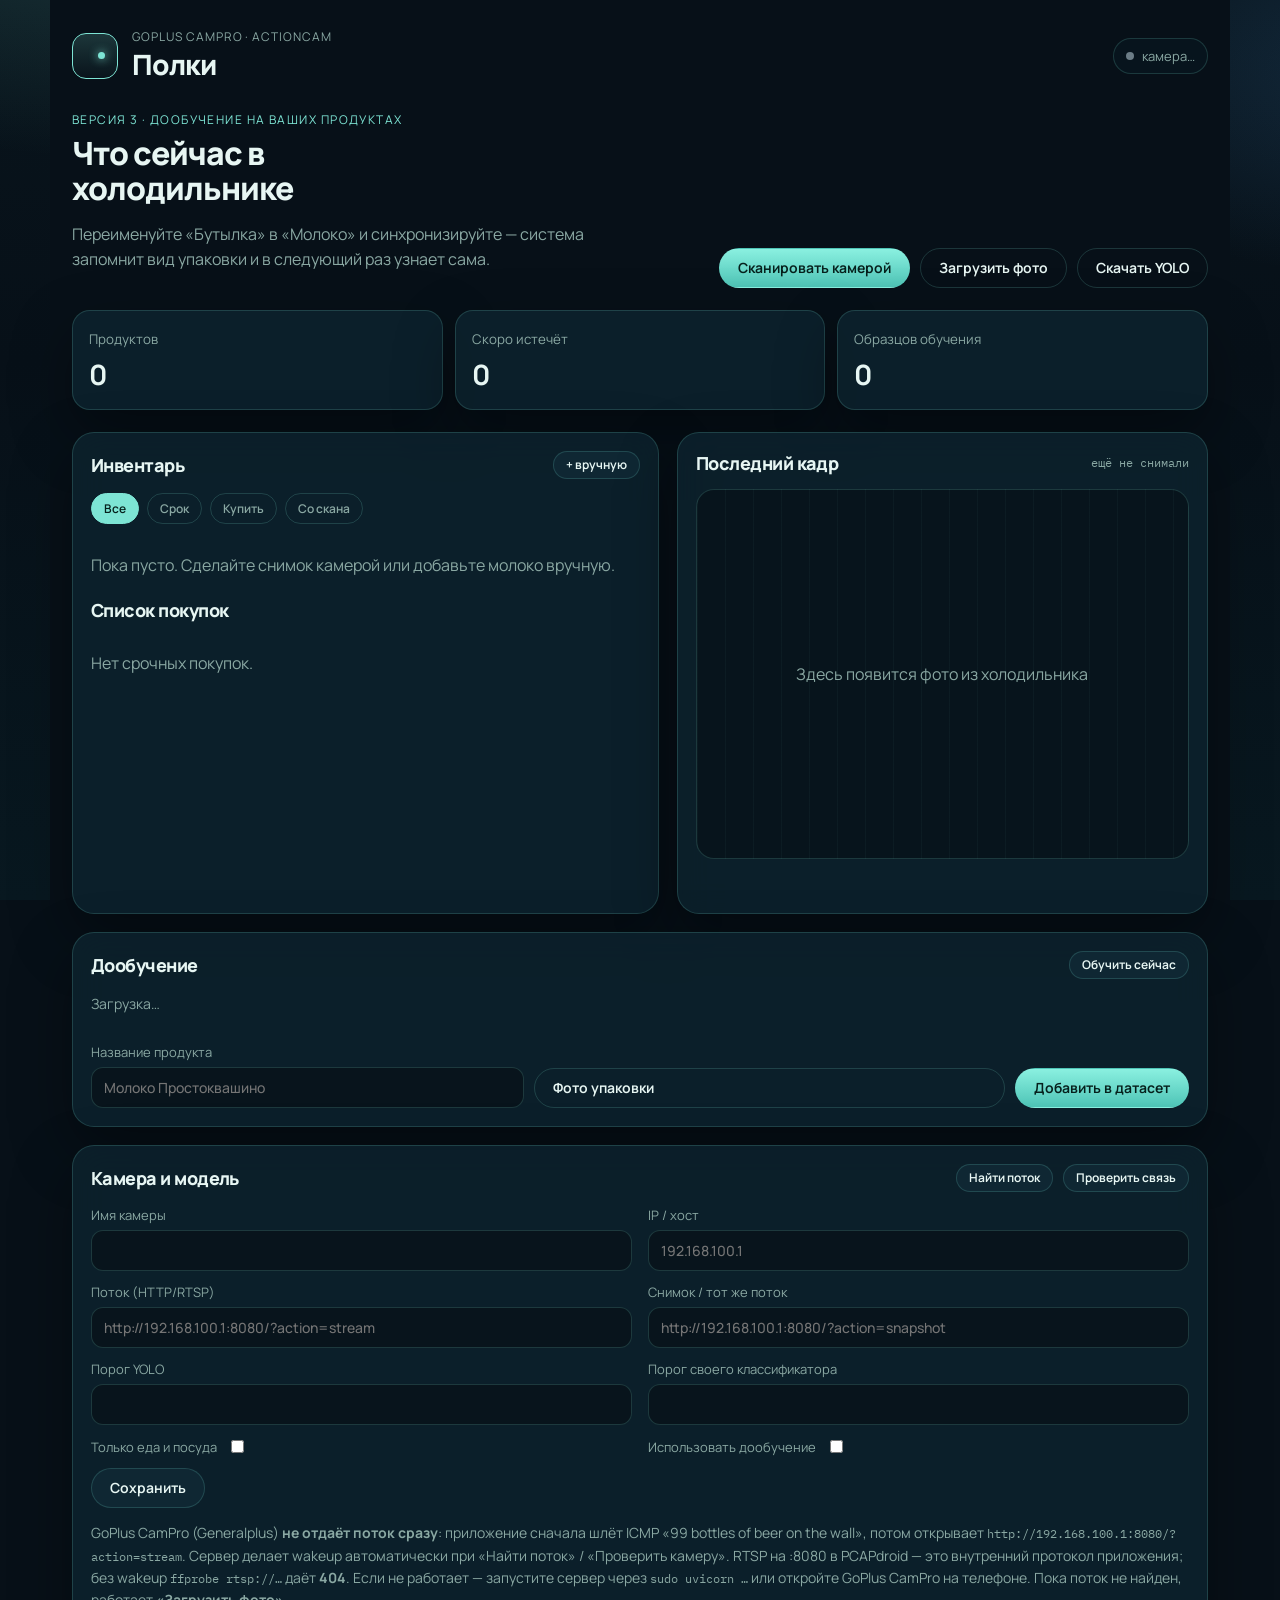
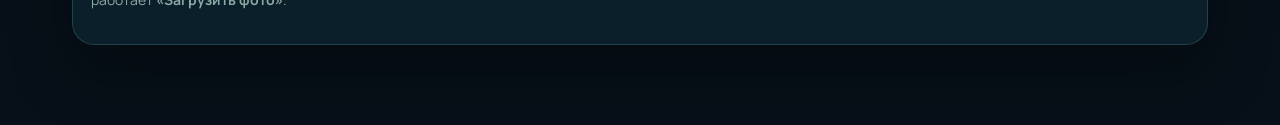
==== static/index.html @ e46db30d "Add Generalplus ICMP wakeup before camera stream capture GoPlus CamPro cameras require the magic ICM" ====
<!DOCTYPE html>
<html lang="ru">
<head>
  <meta charset="UTF-8">
  <meta name="viewport" content="width=device-width, initial-scale=1, viewport-fit=cover">
  <title>Полки — умный холодильник</title>
  <link rel="preconnect" href="https://fonts.googleapis.com">
  <link rel="preconnect" href="https://fonts.gstatic.com" crossorigin>
  <link href="https://fonts.googleapis.com/css2?family=Manrope:wght@400;500;600;700;800&family=IBM+Plex+Mono:wght@400;500&display=swap" rel="stylesheet">
  <link rel="stylesheet" href="/static/styles.css">
  <link rel="icon" href="data:image/svg+xml,%3Csvg xmlns='http://www.w3.org/2000/svg' viewBox='0 0 32 32'%3E%3Crect rx='6' width='32' height='32' fill='%23081a24'/%3E%3Cpath d='M10 6h12v20H10z' fill='none' stroke='%237de4d4' stroke-width='2'/%3E%3Ccircle cx='20' cy='16' r='1.4' fill='%237de4d4'/%3E%3C/svg%3E">
</head>
<body>
  <div class="frost"></div>
  <header class="top">
    <div class="brand">
      <span class="logo" aria-hidden="true"></span>
      <div>
        <p class="eyebrow">GoPlus CamPro · ActionCam</p>
        <h1>Полки</h1>
      </div>
    </div>
    <div class="cam-chip" id="camChip" data-state="unknown">
      <span class="led"></span>
      <span id="camChipText">камера…</span>
    </div>
  </header>

  <main>
    <section class="hero">
      <div>
        <p class="kicker">Версия 3 · дообучение на ваших продуктах</p>
        <h2>Что сейчас в холодильнике</h2>
        <p class="lead">Переименуйте «Бутылка» в «Молоко» и синхронизируйте — система запомнит вид упаковки и в следующий раз узнает сама.</p>
      </div>
      <div class="hero-actions">
        <button class="btn primary" id="scanBtn" type="button">Сканировать камерой</button>
        <label class="btn ghost" for="uploadInput">Загрузить фото</label>
        <input id="uploadInput" type="file" accept="image/*" hidden>
        <button class="btn ghost" id="modelBtn" type="button">Скачать YOLO</button>
      </div>
    </section>

    <section class="stats" id="stats">
      <article><small>Продуктов</small><strong id="statCount">0</strong></article>
      <article><small>Скоро истечёт</small><strong id="statSoon">0</strong></article>
      <article><small>Образцов обучения</small><strong id="statLearn">0</strong></article>
    </section>

    <div class="layout">
      <section class="panel" id="inventoryPanel">
        <div class="panel-head">
          <h3>Инвентарь</h3>
          <button class="btn tiny" id="addBtn" type="button">+ вручную</button>
        </div>
        <div class="filters">
          <button class="chip on" data-filter="all" type="button">Все</button>
          <button class="chip" data-filter="soon" type="button">Срок</button>
          <button class="chip" data-filter="shop" type="button">Купить</button>
          <button class="chip" data-filter="scan" type="button">Со скана</button>
        </div>
        <div id="itemList" class="cards"></div>
        <p class="empty" id="emptyState">Пока пусто. Сделайте снимок камерой или добавьте молоко вручную.</p>
        <div class="panel-head sub">
          <h3>Список покупок</h3>
        </div>
        <div id="shopList" class="cards"></div>
        <p class="empty" id="shopEmpty">Нет срочных покупок.</p>
      </section>

      <section class="panel preview-panel">
        <div class="panel-head">
          <h3>Последний кадр</h3>
          <span class="mono" id="scanMeta">ещё не снимали</span>
        </div>
        <div class="stage" id="stage">
          <img id="scanImage" alt="Снимок холодильника">
          <svg id="boxes" viewBox="0 0 1 1" preserveAspectRatio="none"></svg>
          <p class="stage-hint" id="stageHint">Здесь появится фото из холодильника</p>
        </div>
        <p class="detect-note" id="detectNote" hidden></p>
        <div class="sync-summary" id="syncSummary" hidden></div>
        <div id="detectionList" class="dets"></div>
        <div id="removedList" class="dets"></div>
        <button class="btn primary wide" id="confirmBtn" type="button" hidden>Синхронизировать полки</button>
      </section>
    </div>
  </main>

  <section class="panel learn" id="learn">
    <div class="panel-head">
      <h3>Дообучение</h3>
      <button class="btn tiny" id="trainBtn" type="button">Обучить сейчас</button>
    </div>
    <p class="help" id="learnStatus">Загрузка…</p>
    <div id="learnLabels" class="cards"></div>
    <form id="learnForm" class="learn-form">
      <label>Название продукта
        <input name="label" placeholder="Молоко Простоквашино" required maxlength="120">
      </label>
      <label class="btn ghost" for="learnFile">Фото упаковки</label>
      <input id="learnFile" name="file" type="file" accept="image/*" required hidden>
      <button class="btn primary" type="submit">Добавить в датасет</button>
    </form>
  </section>

  <section class="panel settings" id="settings">
    <div class="panel-head">
      <h3>Камера и модель</h3>
      <div class="hero-actions">
        <button class="btn tiny" id="discoverBtn" type="button">Найти поток</button>
        <button class="btn tiny" id="probeBtn" type="button">Проверить связь</button>
      </div>
    </div>
    <form id="settingsForm" class="grid-form">
      <label>Имя камеры
        <input name="camera_name" autocomplete="off">
      </label>
      <label>IP / хост
        <input name="camera_host" placeholder="192.168.100.1">
      </label>
      <label>Поток (HTTP/RTSP)
        <input name="stream_url" placeholder="http://192.168.100.1:8080/?action=stream">
      </label>
      <label>Снимок / тот же поток
        <input name="snapshot_url" placeholder="http://192.168.100.1:8080/?action=snapshot">
      </label>
      <label>Порог YOLO
        <input name="confidence" type="number" min="0.05" max="0.95" step="0.05">
      </label>
      <label>Порог своего классификатора
        <input name="custom_threshold" type="number" min="0.5" max="0.98" step="0.01">
      </label>
      <label class="check">Только еда и посуда
        <input name="food_only" type="checkbox">
      </label>
      <label class="check">Использовать дообучение
        <input name="use_custom" type="checkbox">
      </label>
      <div class="form-actions">
        <button class="btn" type="submit">Сохранить</button>
      </div>
    </form>
    <p class="help">
      GoPlus CamPro (Generalplus) <strong>не отдаёт поток сразу</strong>: приложение сначала шлёт
      ICMP «99 bottles of beer on the wall», потом открывает
      <span class="mono">http://192.168.100.1:8080/?action=stream</span>.
      Сервер делает wakeup автоматически при «Найти поток» / «Проверить камеру».
      RTSP на :8080 в PCAPdroid — это внутренний протокол приложения; без wakeup
      <span class="mono">ffprobe rtsp://…</span> даёт <strong>404</strong>.
      Если не работает — запустите сервер через <span class="mono">sudo uvicorn …</span>
      или откройте GoPlus CamPro на телефоне. Пока поток не найден, работает
      <strong>«Загрузить фото»</strong>.
    </p>
  </section>

  <dialog id="itemDialog">
    <form method="dialog" id="itemForm">
      <h3 id="dialogTitle">Новый продукт</h3>
      <input type="hidden" name="id">
      <label>Название <input name="name" required maxlength="120"></label>
      <div class="row">
        <label>Кол-во <input name="quantity" type="number" min="0.1" step="0.1" value="1"></label>
        <label>Ед. <input name="unit" value="шт"></label>
      </div>
      <label>Категория
        <select name="category">
          <option value="молочка">Молочка</option>
          <option value="овощи">Овощи</option>
          <option value="фрукты">Фрукты</option>
          <option value="мясо">Мясо</option>
          <option value="напитки">Напитки</option>
          <option value="скан">Со скана</option>
          <option value="другое" selected>Другое</option>
        </select>
      </label>
      <label>Срок годности <input name="expires_on" type="date"></label>
      <label>Заметка <input name="notes" maxlength="200"></label>
      <menu>
        <button class="btn ghost" value="cancel" type="submit">Отмена</button>
        <button class="btn primary" id="saveItemBtn" value="default" type="submit">Сохранить</button>
      </menu>
    </form>
  </dialog>

  <div id="toast" role="status"></div>
  <script src="/static/app.js"></script>
</body>
</html>
---- static/styles.css ----
:root {
  --bg: #071018;
  --bg-2: #0c1c26;
  --panel: rgba(14, 36, 48, 0.78);
  --line: rgba(125, 228, 212, 0.18);
  --text: #e7f6f3;
  --muted: #8aa8a3;
  --ice: #7de4d4;
  --ice-dim: #2a8f86;
  --warn: #e8b15a;
  --bad: #ef7a6a;
  --ok: #7de4d4;
  --shadow: 0 24px 60px rgba(0, 0, 0, 0.35);
  --radius: 22px;
}

* { box-sizing: border-box; }

html, body {
  margin: 0;
  min-height: 100%;
  background: var(--bg);
  color: var(--text);
  font-family: Manrope, ui-sans-serif, system-ui, sans-serif;
}

body {
  padding: 28px 22px 80px;
  max-width: 1180px;
  margin: 0 auto;
}

.frost {
  position: fixed;
  inset: 0;
  pointer-events: none;
  background:
    radial-gradient(900px 420px at 12% -10%, rgba(125, 228, 212, 0.16), transparent 60%),
    radial-gradient(700px 380px at 110% 8%, rgba(72, 145, 214, 0.18), transparent 55%),
    linear-gradient(180deg, #08141c 0%, #071018 40%, #081820 100%);
  z-index: -1;
}

.top {
  display: flex;
  align-items: center;
  justify-content: space-between;
  gap: 16px;
  margin-bottom: 28px;
}

.brand {
  display: flex;
  gap: 14px;
  align-items: center;
}

.logo {
  width: 46px;
  height: 46px;
  border-radius: 14px;
  border: 1.5px solid var(--ice);
  background:
    linear-gradient(180deg, rgba(125, 228, 212, 0.18), rgba(125, 228, 212, 0.02));
  position: relative;
}

.logo::after {
  content: "";
  position: absolute;
  right: 12px;
  top: 18px;
  width: 7px;
  height: 7px;
  border-radius: 50%;
  background: var(--ice);
  box-shadow: 0 0 10px var(--ice);
}

.eyebrow {
  margin: 0;
  color: var(--muted);
  font-size: 12px;
  letter-spacing: 0.08em;
  text-transform: uppercase;
}

h1, h2, h3 { margin: 0; font-weight: 800; letter-spacing: -0.03em; }
h1 { font-size: 28px; }
h2 { font-size: 32px; line-height: 1.1; max-width: 16ch; }
h3 { font-size: 18px; }

.cam-chip {
  display: flex;
  align-items: center;
  gap: 8px;
  padding: 8px 12px;
  border-radius: 999px;
  border: 1px solid var(--line);
  background: rgba(8, 24, 32, 0.7);
  font-size: 13px;
  color: var(--muted);
}

.led {
  width: 8px;
  height: 8px;
  border-radius: 50%;
  background: #6b7c86;
}

.cam-chip[data-state="online"] .led { background: var(--ok); box-shadow: 0 0 10px var(--ok); }
.cam-chip[data-state="offline"] .led { background: var(--bad); }

.hero {
  display: flex;
  justify-content: space-between;
  gap: 24px;
  align-items: flex-end;
  margin-bottom: 22px;
}

.kicker {
  color: var(--ice);
  font-size: 12px;
  letter-spacing: 0.12em;
  text-transform: uppercase;
  margin: 0 0 8px;
}

.lead {
  color: var(--muted);
  max-width: 52ch;
  line-height: 1.55;
}

.hero-actions, .form-actions, menu {
  display: flex;
  gap: 10px;
  flex-wrap: wrap;
}

.btn {
  appearance: none;
  border: 1px solid var(--line);
  background: rgba(16, 42, 54, 0.9);
  color: var(--text);
  border-radius: 999px;
  padding: 12px 18px;
  font: 650 14px/1 Manrope, sans-serif;
  cursor: pointer;
}

.btn.primary {
  background: linear-gradient(180deg, #8af0e0, #4ec4b6);
  color: #06201c;
  border-color: transparent;
}

.btn.ghost { background: transparent; }
.btn.tiny { padding: 7px 12px; font-size: 12px; }
.btn.wide { width: 100%; margin-top: 12px; }
.btn:disabled { opacity: 0.55; cursor: wait; }

.stats {
  display: grid;
  grid-template-columns: repeat(3, 1fr);
  gap: 12px;
  margin-bottom: 22px;
}

.stats article {
  background: var(--panel);
  border: 1px solid var(--line);
  border-radius: 18px;
  padding: 16px;
  box-shadow: var(--shadow);
}

.stats small { color: var(--muted); }
.stats strong { display: block; font-size: 28px; margin-top: 6px; }

.layout {
  display: grid;
  grid-template-columns: 1.05fr 0.95fr;
  gap: 18px;
}

.panel {
  background: var(--panel);
  border: 1px solid var(--line);
  border-radius: var(--radius);
  padding: 18px;
  box-shadow: var(--shadow);
  backdrop-filter: blur(16px);
}

.panel-head {
  display: flex;
  justify-content: space-between;
  align-items: center;
  gap: 12px;
  margin-bottom: 14px;
}

.filters { display: flex; gap: 8px; margin-bottom: 14px; }

.chip {
  border: 1px solid var(--line);
  background: transparent;
  color: var(--muted);
  border-radius: 999px;
  padding: 6px 12px;
  cursor: pointer;
  font: 600 12px Manrope, sans-serif;
}

.chip.on { color: #06201c; background: var(--ice); border-color: var(--ice); }

.cards { display: grid; gap: 10px; }

.card {
  display: grid;
  grid-template-columns: 1fr auto;
  gap: 8px;
  padding: 12px 14px;
  border-radius: 16px;
  border: 1px solid rgba(255,255,255,0.06);
  background: rgba(6, 18, 24, 0.45);
}

.card h4 { margin: 0 0 4px; font-size: 16px; }
.card p { margin: 0; color: var(--muted); font-size: 13px; }
.card .tag { font-size: 11px; color: var(--ice); text-transform: uppercase; letter-spacing: 0.08em; }
.card.soon { border-color: rgba(232, 177, 90, 0.45); }
.card.expired { border-color: rgba(239, 122, 106, 0.55); }
.card .when { font-family: "IBM Plex Mono", monospace; font-size: 12px; }
.card .when.bad { color: var(--bad); }
.card .when.warn { color: var(--warn); }

.card-actions { display: flex; flex-direction: column; gap: 6px; }
.icon-btn {
  border: 0;
  background: transparent;
  color: var(--muted);
  cursor: pointer;
  font-size: 12px;
}

.empty { color: var(--muted); }

.stage {
  position: relative;
  aspect-ratio: 4 / 3;
  border-radius: 18px;
  overflow: hidden;
  background:
    repeating-linear-gradient(90deg, rgba(125,228,212,0.04) 0 1px, transparent 1px 28px),
    #07141c;
  border: 1px solid var(--line);
}

.stage img {
  width: 100%;
  height: 100%;
  object-fit: contain;
  display: none;
}

.stage.has-image img { display: block; }
.stage.has-image .stage-hint { display: none; }

.stage svg {
  position: absolute;
  inset: 0;
  width: 100%;
  height: 100%;
  pointer-events: none;
}

.stage-hint {
  position: absolute;
  inset: 0;
  display: grid;
  place-items: center;
  color: var(--muted);
  margin: 0;
  padding: 20px;
  text-align: center;
}

.dets { display: grid; gap: 8px; margin-top: 12px; }

.mono { font-family: "IBM Plex Mono", ui-monospace, monospace; font-size: 12px; color: var(--muted); }

.learn { margin-top: 18px; }

.learn-form {
  display: flex;
  flex-wrap: wrap;
  gap: 10px;
  align-items: end;
  margin-top: 14px;
}

.learn-form label { min-width: 180px; flex: 1; }

.settings { margin-top: 18px; }

.grid-form {
  display: grid;
  grid-template-columns: 1fr 1fr;
  gap: 12px 16px;
}

label {
  display: grid;
  gap: 6px;
  font-size: 13px;
  color: var(--muted);
}

input, select {
  width: 100%;
  border-radius: 12px;
  border: 1px solid var(--line);
  background: #08141c;
  color: var(--text);
  padding: 10px 12px;
  font: 500 14px Manrope, sans-serif;
}

.check {
  display: flex;
  align-items: center;
  gap: 10px;
}

.check input { width: auto; }

.help {
  color: var(--muted);
  line-height: 1.6;
  font-size: 14px;
}

.detect-note {
  color: var(--warn);
  font-size: 13px;
}

.sync-summary {
  display: flex;
  flex-wrap: wrap;
  gap: 8px;
  margin: 12px 0 4px;
}

.pill {
  border-radius: 999px;
  padding: 6px 10px;
  font-size: 12px;
  font-weight: 700;
  border: 1px solid var(--line);
}

.pill.keep { color: var(--ice); }
.pill.add { color: #9be7ff; }
.pill.rem { color: var(--bad); }

.subhead {
  margin: 14px 0 8px;
  color: var(--muted);
  font-size: 13px;
}

.panel-head.sub { margin-top: 22px; }

.det {
  display: grid;
  grid-template-columns: auto 1fr auto;
  gap: 10px;
  align-items: start;
  padding: 8px 10px;
  border-radius: 12px;
  background: rgba(6, 18, 24, 0.4);
}

.det input[type="text"],
.det input[type="date"] {
  width: 100%;
  background: transparent;
  border: 0;
  color: var(--text);
  font: 600 14px Manrope, sans-serif;
}

.det input[type="date"] {
  margin-top: 4px;
  color: var(--muted);
  font-weight: 500;
  font-size: 12px;
  font-family: "IBM Plex Mono", monospace;
}

.subtle { opacity: 0.8; margin-top: 2px; }
.rem-det { border: 1px solid rgba(239, 122, 106, 0.35); }

dialog {
  border: 1px solid var(--line);
  border-radius: 20px;
  background: #0d1e28;
  color: var(--text);
  padding: 20px;
  width: min(420px, 92vw);
}

dialog::backdrop { background: rgba(3, 8, 12, 0.72); }
dialog .row { display: grid; grid-template-columns: 1fr 1fr; gap: 10px; }
dialog menu { padding: 0; margin: 16px 0 0; justify-content: flex-end; }

#toast {
  position: fixed;
  left: 50%;
  bottom: 24px;
  transform: translateX(-50%) translateY(20px);
  background: #12323a;
  color: var(--text);
  border: 1px solid var(--ice);
  padding: 12px 16px;
  border-radius: 14px;
  opacity: 0;
  pointer-events: none;
  transition: 0.25s ease;
  max-width: min(520px, 92vw);
}

#toast.show {
  opacity: 1;
  transform: translateX(-50%) translateY(0);
}

@media (max-width: 860px) {
  body { padding: 18px 14px 70px; }
  .hero, .layout, .grid-form { grid-template-columns: 1fr; display: grid; }
  .hero { align-items: start; }
  h2 { font-size: 26px; }
}
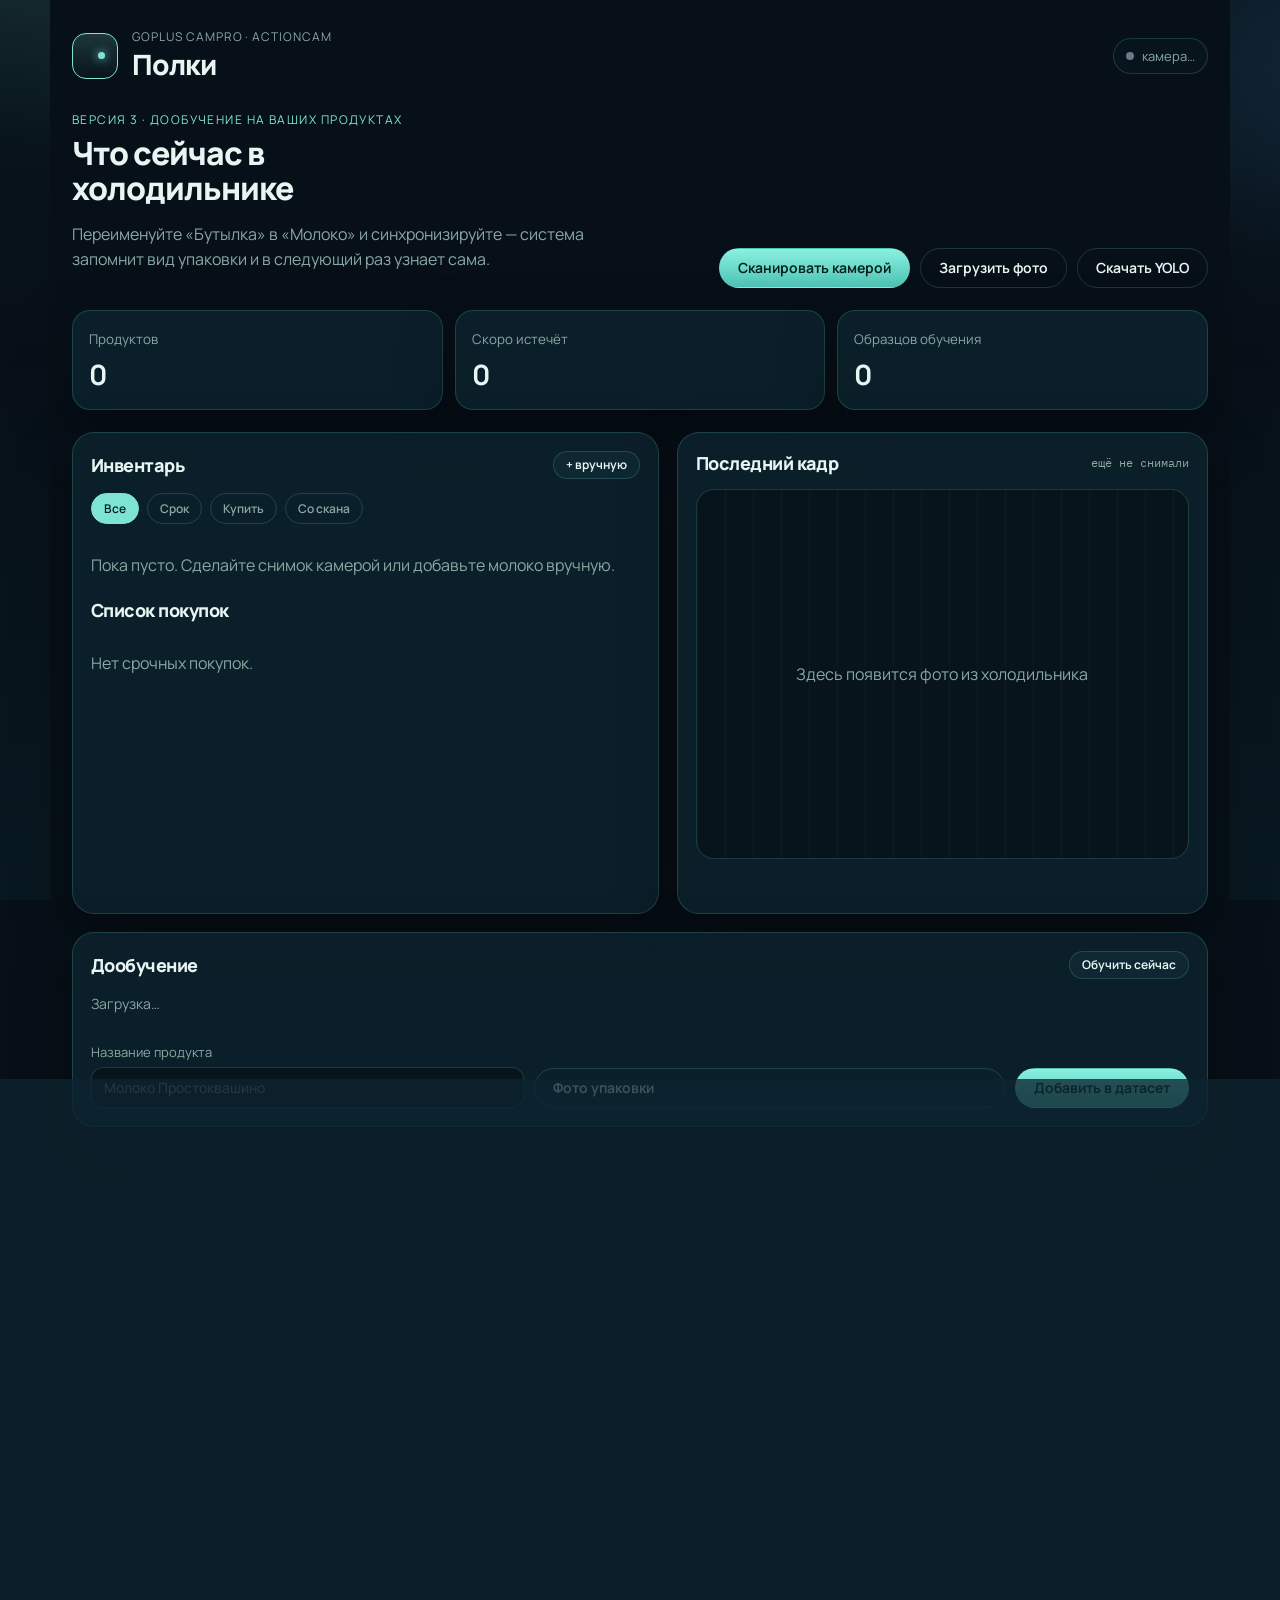
==== commit 81fd487e: "Start GoPlus preview via TCP control port 6666 Regular ping does not activate MJPEG. Implement libip" ====
--- a/static/index.html
+++ b/static/index.html
@@ -142,15 +142,15 @@
       </div>
     </form>
     <p class="help">
-      GoPlus CamPro (Generalplus) <strong>не отдаёт поток сразу</strong>: приложение сначала шлёт
-      ICMP «99 bottles of beer on the wall», потом открывает
+      GoPlus CamPro не отдаёт MJPEG «с холодного старта». Сначала нужен
+      <strong>TCP login на :6666</strong> (<span class="mono">admin / 12345</span>) и команда preview —
+      как в приложении. Сервер делает это при «Найти поток» / «Проверить камеру».
+      Обычный <span class="mono">ping</span> не помогает. Проверка в терминале:
+      <span class="mono">nc -zv 192.168.100.1 6666</span>, затем
+      <span class="mono">python -m fridge.goplus 192.168.100.1</span>.
+      Закройте GoPlus CamPro на телефоне, если порт занят. Поток:
       <span class="mono">http://192.168.100.1:8080/?action=stream</span>.
-      Сервер делает wakeup автоматически при «Найти поток» / «Проверить камеру».
-      RTSP на :8080 в PCAPdroid — это внутренний протокол приложения; без wakeup
-      <span class="mono">ffprobe rtsp://…</span> даёт <strong>404</strong>.
-      Если не работает — запустите сервер через <span class="mono">sudo uvicorn …</span>
-      или откройте GoPlus CamPro на телефоне. Пока поток не найден, работает
-      <strong>«Загрузить фото»</strong>.
+      Пока не работает — <strong>«Загрузить фото»</strong>.
     </p>
   </section>
 
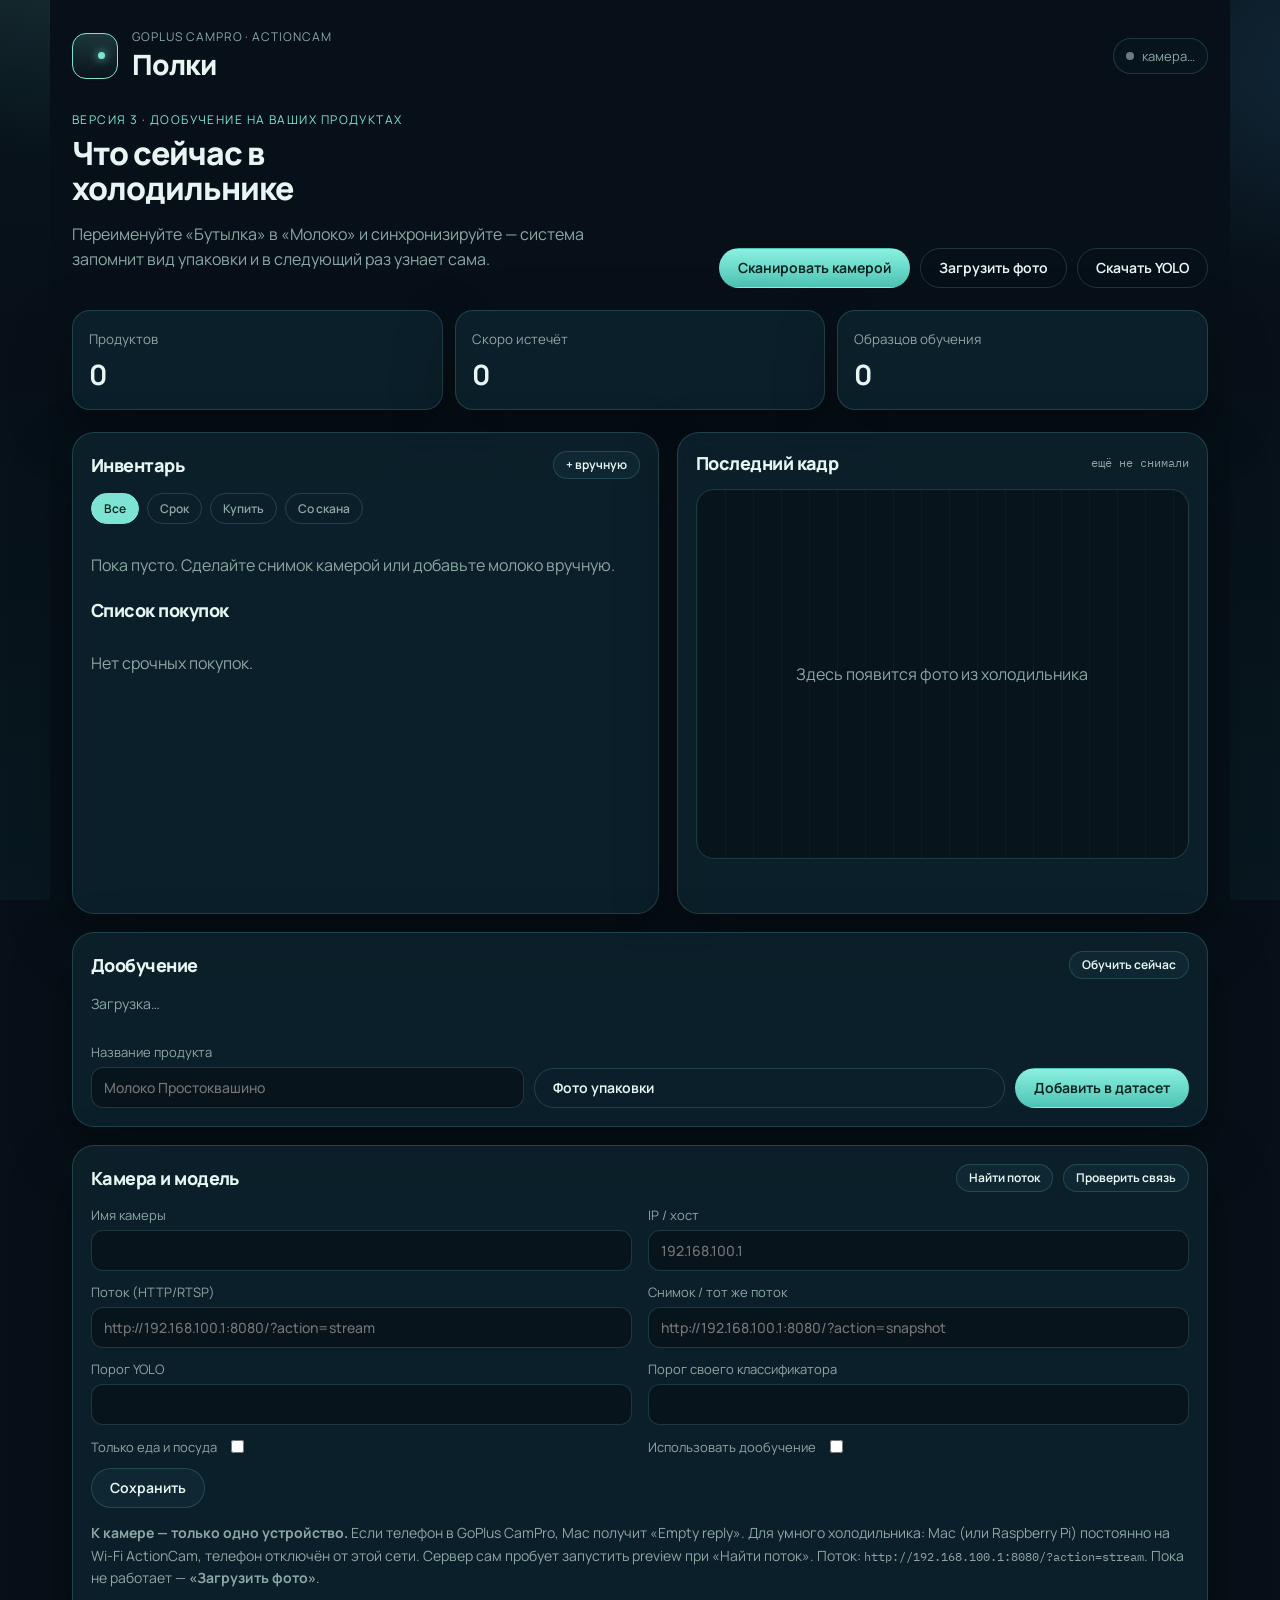
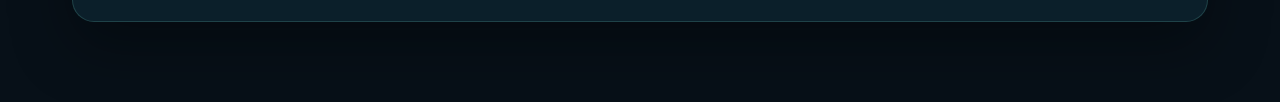
==== commit 4f792d7b: "Document single-client ActionCam Wi-Fi constraint Camera accepts only one connected device; update d" ====
--- a/static/index.html
+++ b/static/index.html
@@ -142,13 +142,10 @@
       </div>
     </form>
     <p class="help">
-      GoPlus CamPro не отдаёт MJPEG «с холодного старта». Сначала нужен
-      <strong>TCP login на :6666</strong> (<span class="mono">admin / 12345</span>) и команда preview —
-      как в приложении. Сервер делает это при «Найти поток» / «Проверить камеру».
-      Обычный <span class="mono">ping</span> не помогает. Проверка в терминале:
-      <span class="mono">nc -zv 192.168.100.1 6666</span>, затем
-      <span class="mono">python -m fridge.goplus 192.168.100.1</span>.
-      Закройте GoPlus CamPro на телефоне, если порт занят. Поток:
+      <strong>К камере — только одно устройство.</strong> Если телефон в GoPlus CamPro,
+      Mac получит «Empty reply». Для умного холодильника: Mac (или Raspberry Pi) постоянно
+      на Wi‑Fi ActionCam, телефон отключён от этой сети. Сервер сам пробует запустить preview
+      при «Найти поток». Поток:
       <span class="mono">http://192.168.100.1:8080/?action=stream</span>.
       Пока не работает — <strong>«Загрузить фото»</strong>.
     </p>
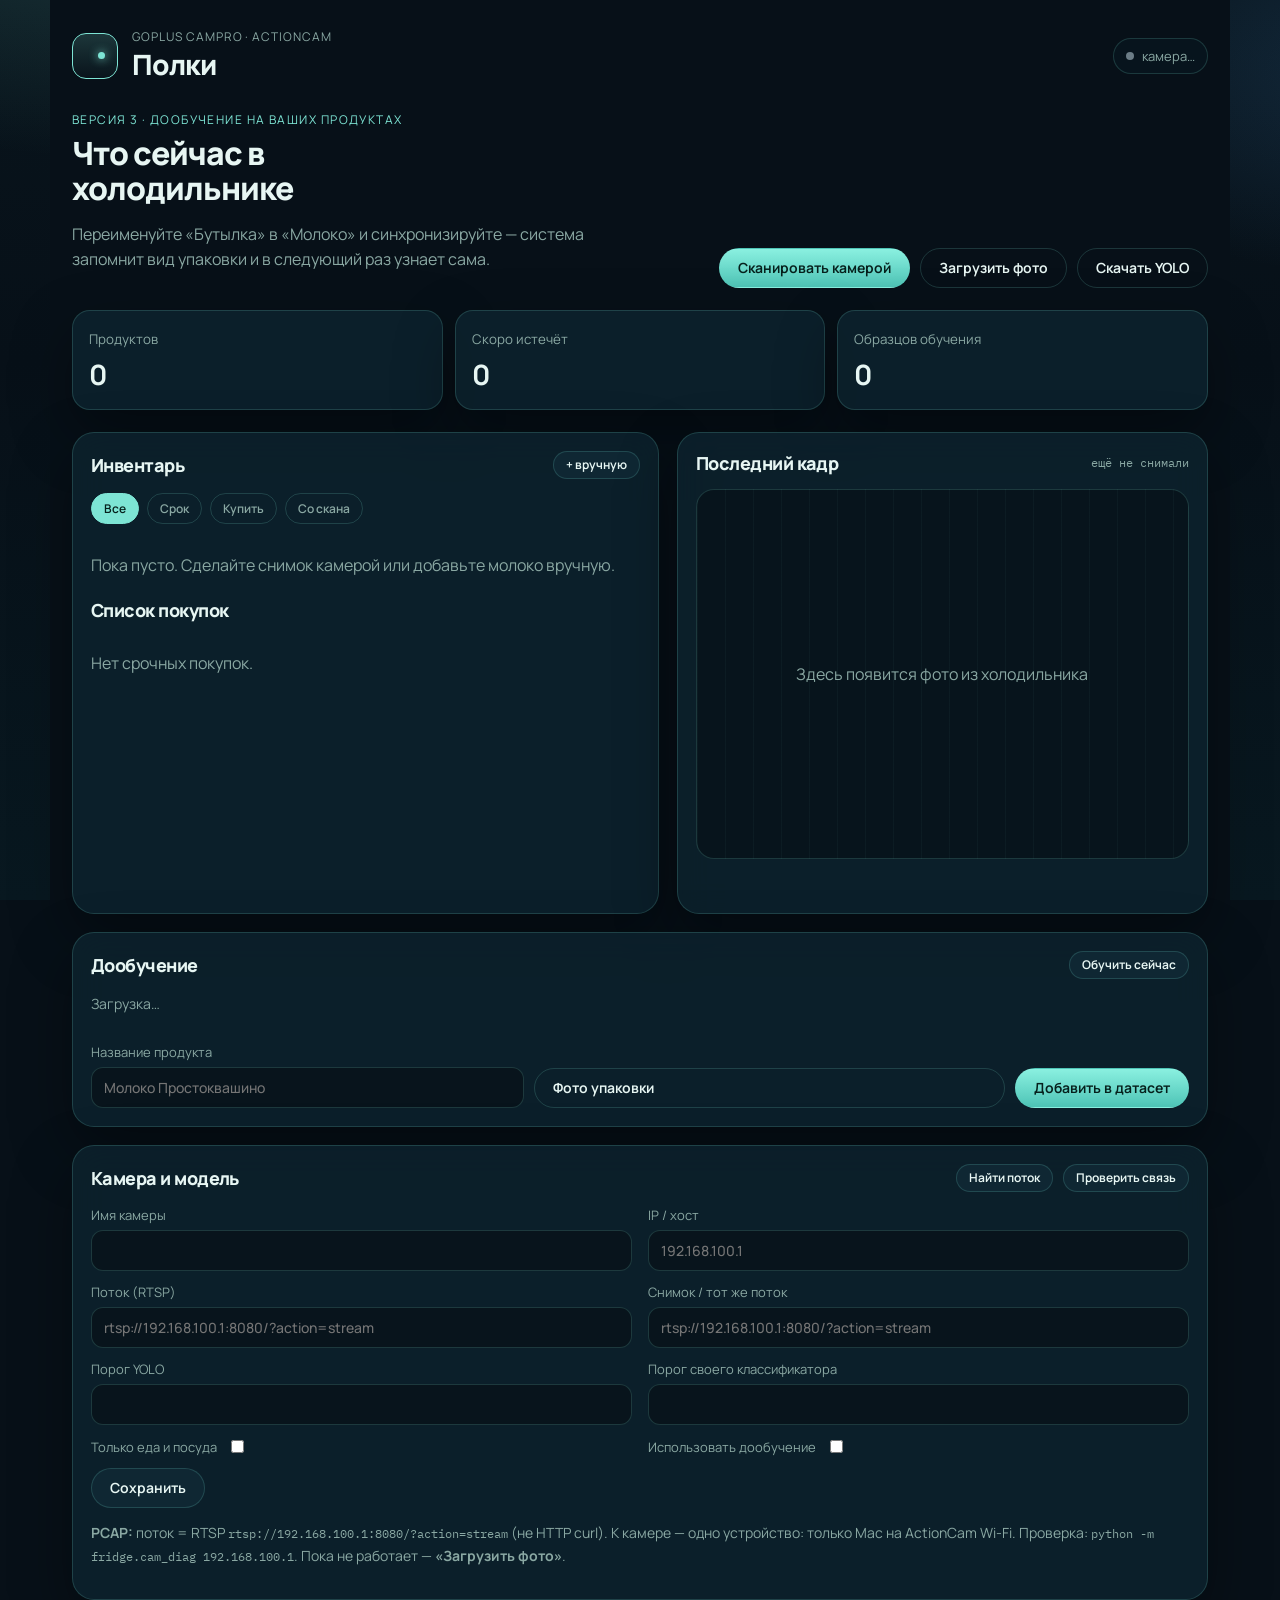
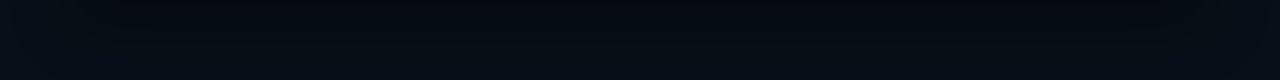
==== commit a5c997ff: "Use RTSP action=stream URL from PCAP for GoPlus CamPro capture PCAP shows OPTIONS/DESCRIBE/SETUP/PLA" ====
--- a/static/index.html
+++ b/static/index.html
@@ -119,11 +119,11 @@
       <label>IP / хост
         <input name="camera_host" placeholder="192.168.100.1">
       </label>
-      <label>Поток (HTTP/RTSP)
-        <input name="stream_url" placeholder="http://192.168.100.1:8080/?action=stream">
+      <label>Поток (RTSP)
+        <input name="stream_url" placeholder="rtsp://192.168.100.1:8080/?action=stream">
       </label>
       <label>Снимок / тот же поток
-        <input name="snapshot_url" placeholder="http://192.168.100.1:8080/?action=snapshot">
+        <input name="snapshot_url" placeholder="rtsp://192.168.100.1:8080/?action=stream">
       </label>
       <label>Порог YOLO
         <input name="confidence" type="number" min="0.05" max="0.95" step="0.05">
@@ -142,11 +142,10 @@
       </div>
     </form>
     <p class="help">
-      <strong>К камере — только одно устройство.</strong> Если телефон в GoPlus CamPro,
-      Mac получит «Empty reply». Для умного холодильника: Mac (или Raspberry Pi) постоянно
-      на Wi‑Fi ActionCam, телефон отключён от этой сети. Сервер сам пробует запустить preview
-      при «Найти поток». Поток:
-      <span class="mono">http://192.168.100.1:8080/?action=stream</span>.
+      <strong>PCAP:</strong> поток = RTSP
+      <span class="mono">rtsp://192.168.100.1:8080/?action=stream</span>
+      (не HTTP curl). К камере — одно устройство: только Mac на ActionCam Wi‑Fi.
+      Проверка: <span class="mono">python -m fridge.cam_diag 192.168.100.1</span>.
       Пока не работает — <strong>«Загрузить фото»</strong>.
     </p>
   </section>
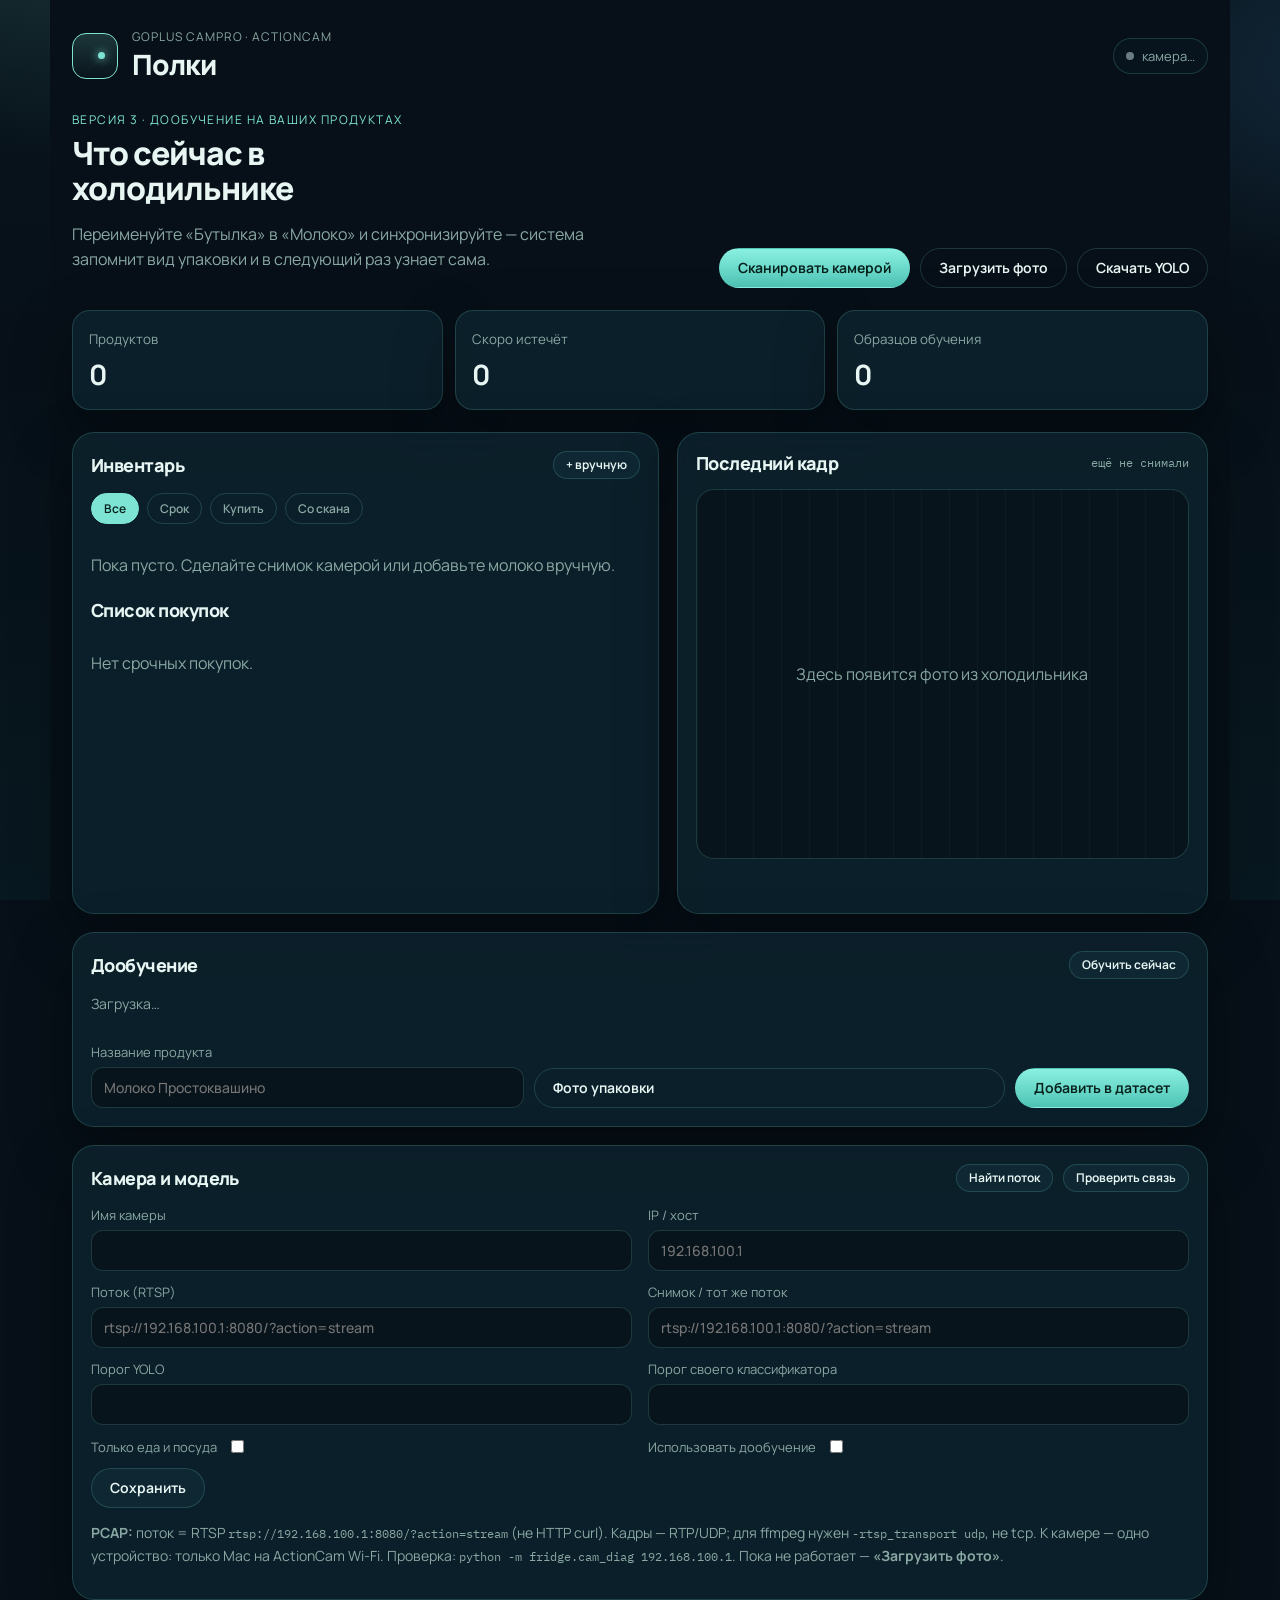
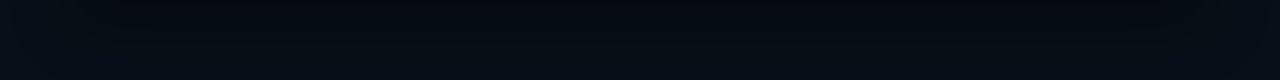
==== commit 8690f35c: "Prefer UDP for GoPlus RTSP frame capture ffprobe works over TCP because DESCRIBE/SDP is enough, but " ====
--- a/static/index.html
+++ b/static/index.html
@@ -144,7 +144,9 @@
     <p class="help">
       <strong>PCAP:</strong> поток = RTSP
       <span class="mono">rtsp://192.168.100.1:8080/?action=stream</span>
-      (не HTTP curl). К камере — одно устройство: только Mac на ActionCam Wi‑Fi.
+      (не HTTP curl). Кадры — RTP/UDP; для ffmpeg нужен
+      <span class="mono">-rtsp_transport udp</span>, не tcp.
+      К камере — одно устройство: только Mac на ActionCam Wi‑Fi.
       Проверка: <span class="mono">python -m fridge.cam_diag 192.168.100.1</span>.
       Пока не работает — <strong>«Загрузить фото»</strong>.
     </p>
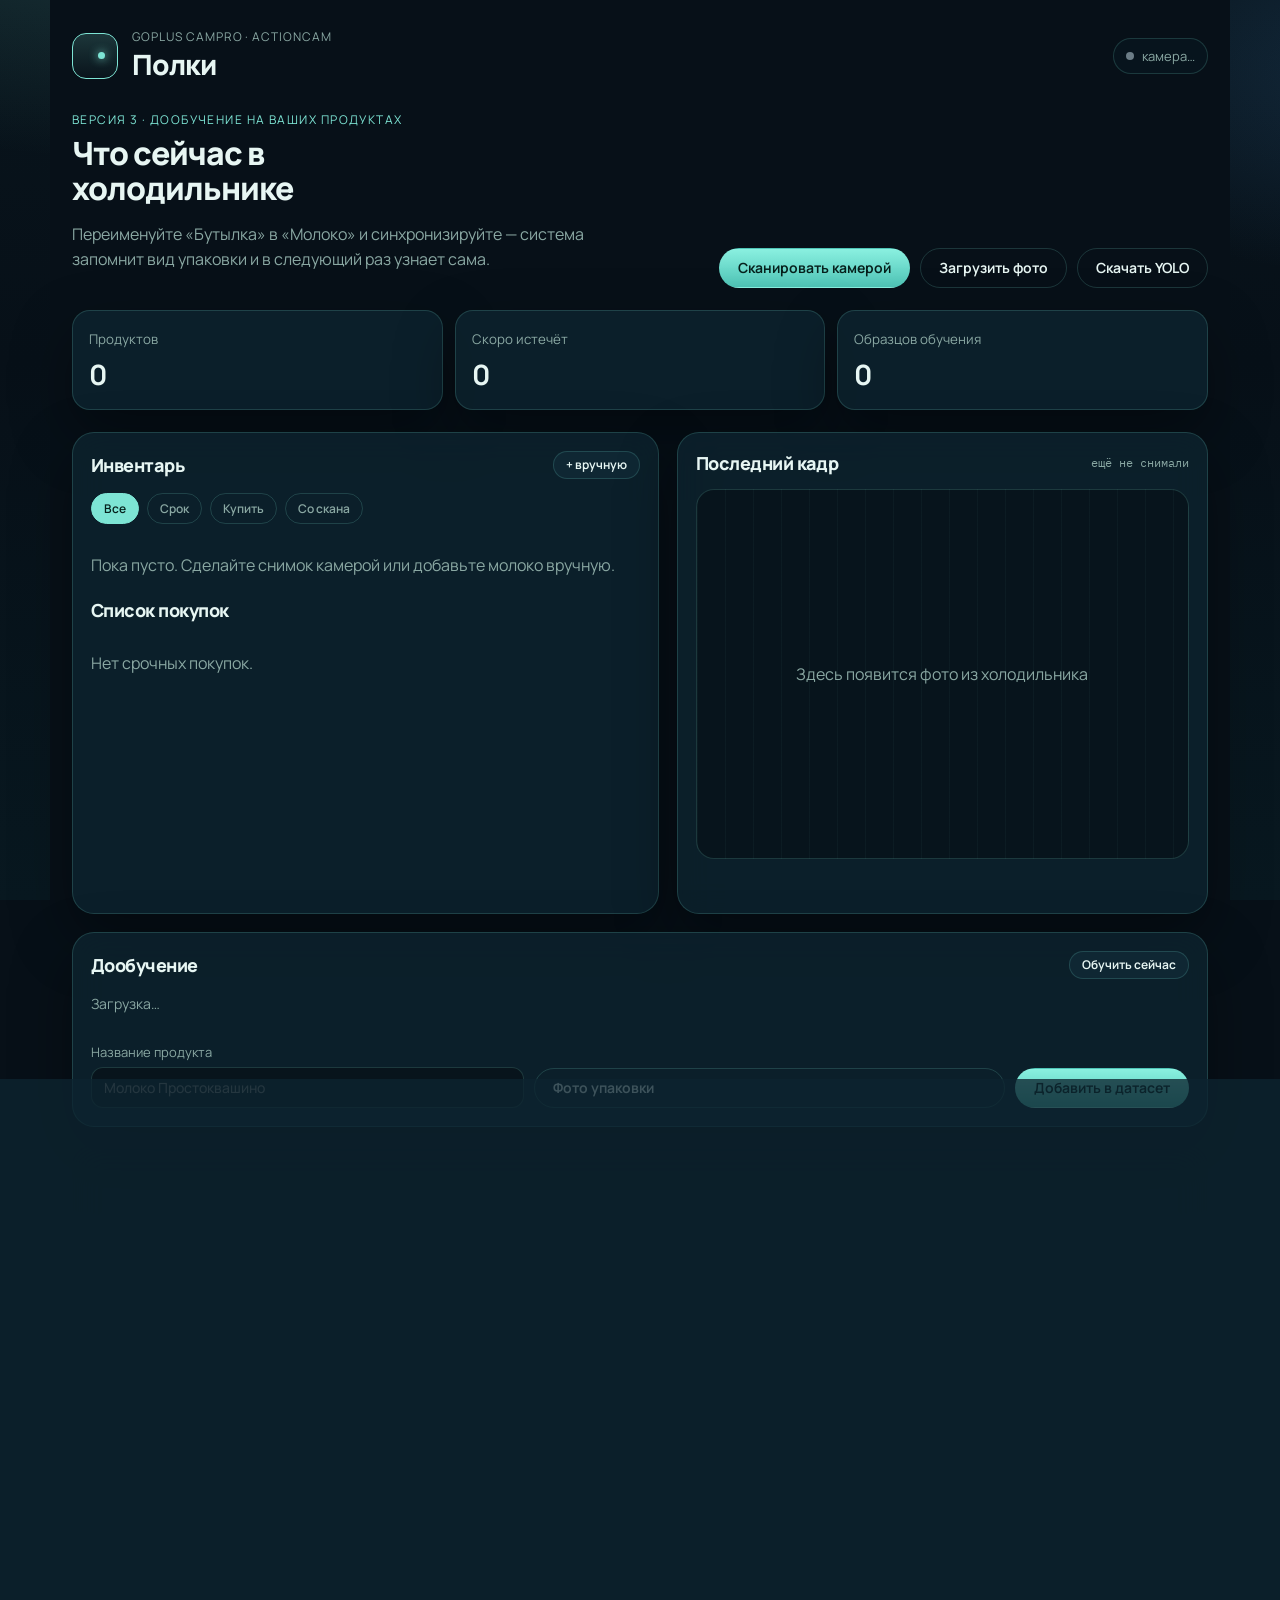
==== commit b5ba1e5c: "Fix probe 405: use GET /api/camera/status with query params New app.js POSTed to /api/camera/status " ====
--- a/static/index.html
+++ b/static/index.html
@@ -120,10 +120,10 @@
         <input name="camera_host" placeholder="192.168.100.1">
       </label>
       <label>Поток (RTSP)
-        <input name="stream_url" placeholder="rtsp://192.168.100.1:8080/?action=stream">
+        <input name="stream_url" type="text" spellcheck="false" autocomplete="off" placeholder="rtsp://192.168.100.1:8080/?action=stream">
       </label>
       <label>Снимок / тот же поток
-        <input name="snapshot_url" placeholder="rtsp://192.168.100.1:8080/?action=stream">
+        <input name="snapshot_url" type="text" spellcheck="false" autocomplete="off" placeholder="rtsp://192.168.100.1:8080/?action=stream">
       </label>
       <label>Порог YOLO
         <input name="confidence" type="number" min="0.05" max="0.95" step="0.05">
@@ -182,6 +182,6 @@
   </dialog>
 
   <div id="toast" role="status"></div>
-  <script src="/static/app.js"></script>
+  <script src="/static/app.js?v=20250828c"></script>
 </body>
 </html>
